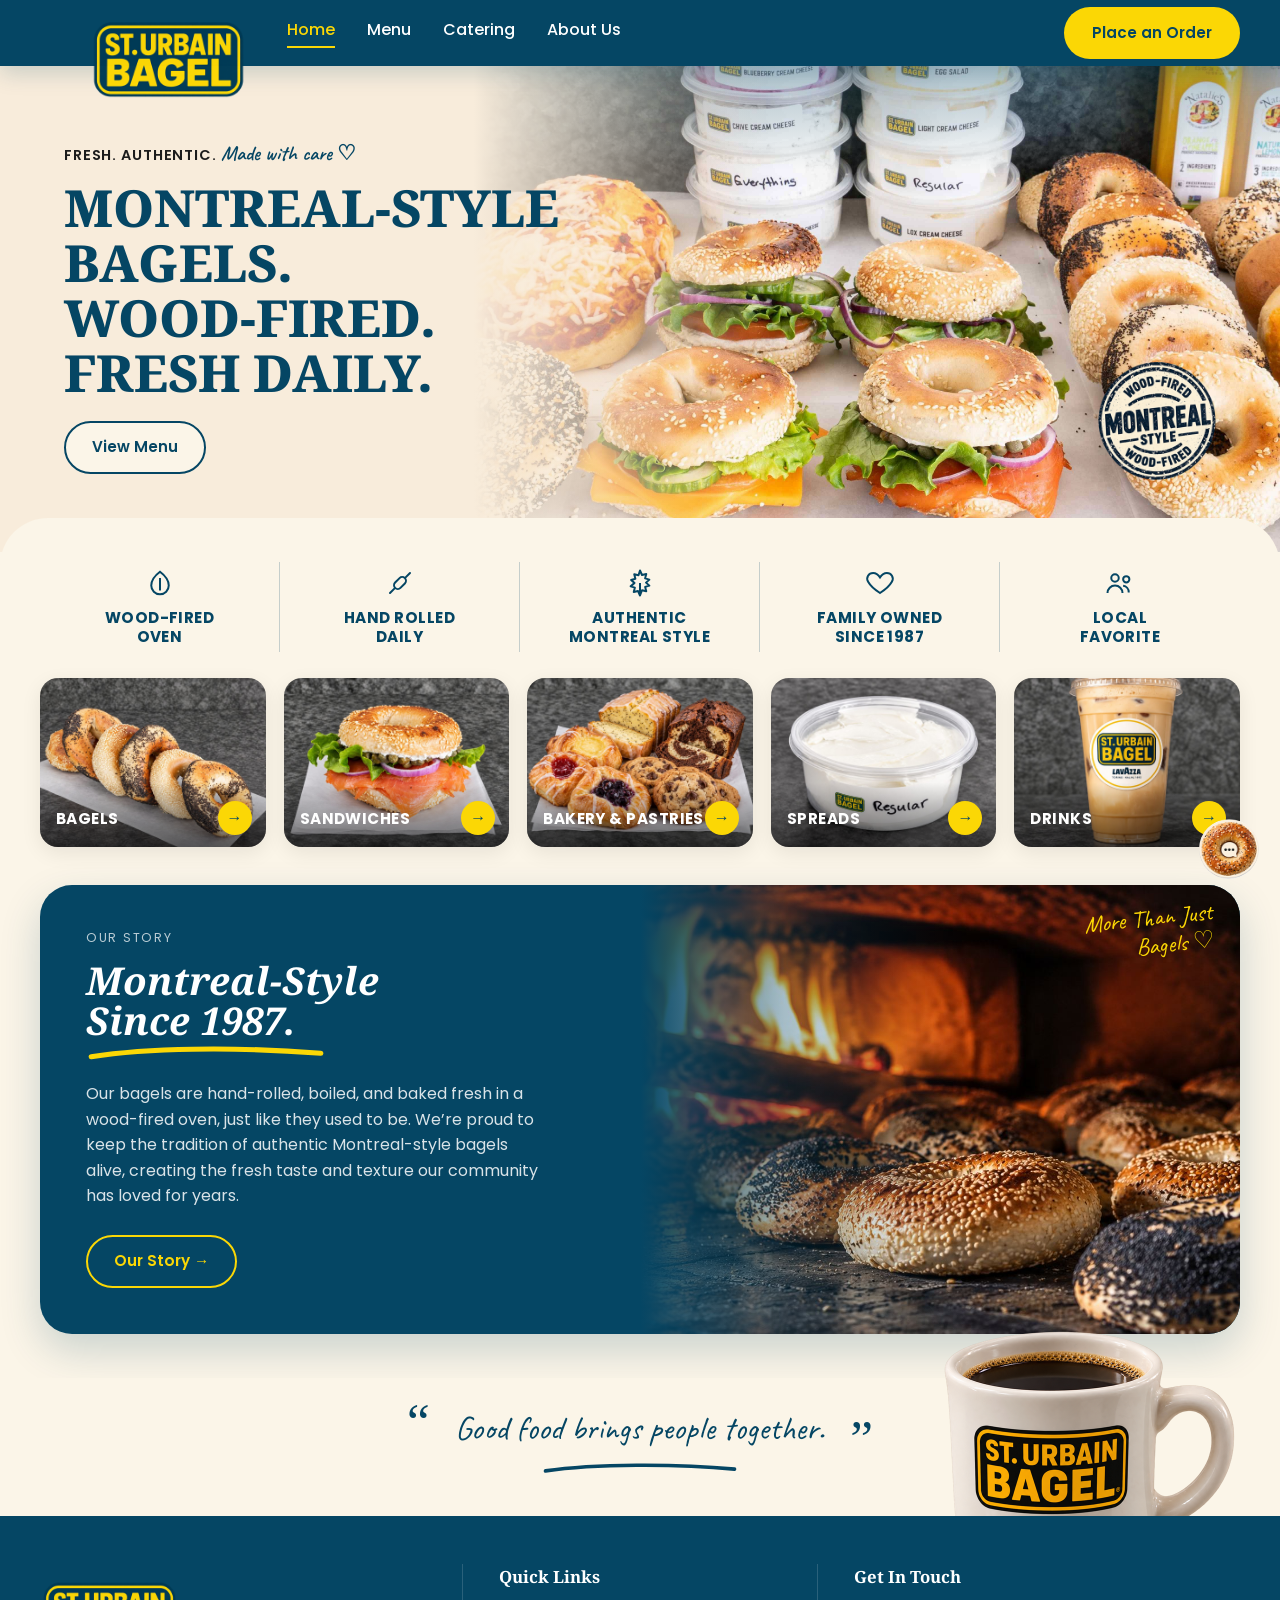
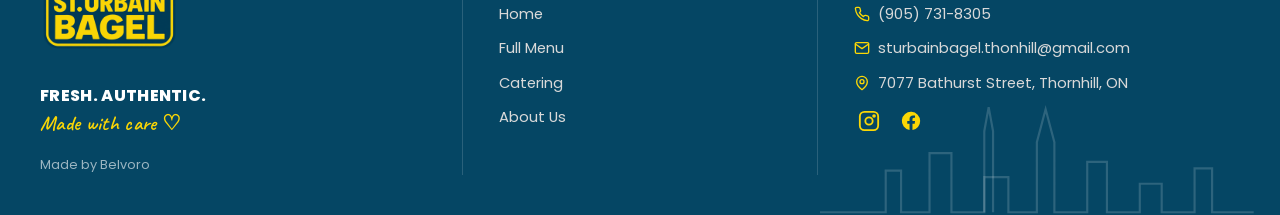
==== index.html @ 7a7b0bc2 "Initial commit: St. Urbain Bagel website Static site with home, menu, catering, about and order/cont" ====
<!DOCTYPE html>
<html lang="en">
<head>
<meta charset="UTF-8">
<meta name="viewport" content="width=device-width, initial-scale=1.0">
<title>St. Urbain Bagel — Montreal-Style Bagels</title>
<meta name="description" content="Hand-rolled, wood-fired Montreal-style bagels made fresh daily. Fresh ingredients, local favourite since 1987.">
<link rel="stylesheet" href="css/styles.css">
</head>
<body>

<header class="site-header transparent-header">
  <div class="wrap">
    <a class="logo" href="index.html"><img src="images/site-logo.png" alt="St. Urbain Bagel"></a>
    <input type="checkbox" id="nav-toggle" class="nav-toggle">
    <label for="nav-toggle" class="nav-toggle-label">&#9776;</label>
    <nav class="main-nav">
      <a href="index.html" class="active">Home</a>
      <a href="menu.html">Menu</a>
      <a href="catering.html">Catering</a>
      <a href="about.html">About Us</a>
    </nav>
    <a class="btn btn-solid header-cta" href="contact.html">Place an Order</a>
  </div>
</header>

<section class="hero">
  <div class="hero-bg">
    <img src="images/header.jpeg" alt="Fresh Montreal-style bagel sandwiches and cream cheese">
  </div>
  <div class="hero-fade"></div>
  <div class="wrap">
    <div class="hero-copy">
      <p class="hero-eyebrow">FRESH. AUTHENTIC. <span class="script">Made with care &#9825;</span></p>
      <h1>Montreal-Style<br>Bagels.<br>Wood-Fired.<br>Fresh Daily.</h1>
      <div class="hero-actions">
        <a class="btn btn-outline" href="menu.html">View Menu</a>
      </div>
    </div>
  </div>
  <img class="patch" src="images/patch-badge.png" alt="Wood-fired Montreal style">
</section>

<section class="features">
  <div class="wrap">
    <ul>
      <li>
        <svg viewBox="0 0 24 24" fill="none" stroke="currentColor" stroke-width="1.6"><path d="M12 3c-4 3-7 7-7 11a7 7 0 0 0 14 0c0-4-3-8-7-11z"/><path d="M12 8v10"/></svg>
        <span>Wood-Fired<br>Oven</span>
      </li>
      <li>
        <svg viewBox="0 0 24 24" fill="none" stroke="currentColor" stroke-width="1.6" stroke-linecap="round"><rect x="6.5" y="9" width="11" height="6" rx="3" transform="rotate(-45 12 12)"/><path d="M4 20l3.5-3.5M20 4l-3.5 3.5"/></svg>
        <span>Hand Rolled<br>Daily</span>
      </li>
      <li>
        <svg viewBox="0 0 24 24" fill="none" stroke="currentColor" stroke-width="1.6" stroke-linejoin="round"><path d="M12 2l1.6 3.6L17 4.8l-.9 3.5 3.4 1-2.7 2.4 2.7 2.4-3.4 1 .9 3.5-3.4-.8L12 22l-1.6-3.6-3.4.8.9-3.5-3.4-1L7.6 12 4.9 9.6l3.4-1L7.4 5l3.4.8z"/><path d="M12 12v10"/></svg>
        <span>Authentic<br>Montreal Style</span>
      </li>
      <li>
        <svg viewBox="0 0 24 24" fill="none" stroke="currentColor" stroke-width="1.6"><path d="M12 20s-7-4.5-9.5-9C.5 7.5 3 4 6.5 4 9 4 11 6 12 7.5 13 6 15 4 17.5 4 21 4 23.5 7.5 21.5 11 19 15.5 12 20 12 20z"/></svg>
        <span>Family Owned<br>Since 1987</span>
      </li>
      <li>
        <svg viewBox="0 0 24 24" fill="none" stroke="currentColor" stroke-width="1.6"><circle cx="8" cy="8" r="3"/><circle cx="17" cy="9" r="2.5"/><path d="M2 20c0-3.3 2.7-6 6-6s6 2.7 6 6"/><path d="M14.5 14.2c2.6.3 4.5 2.5 4.5 5.3"/></svg>
        <span>Local<br>Favorite</span>
      </li>
    </ul>
  </div>
</section>

<section class="cat-section">
  <div class="wrap">
    <div class="cat-grid">
      <a class="cat-card" href="menu.html">
        <img src="images/bagels.jpg" alt="Montreal-style bagels">
        <span class="cat-label">Bagels</span>
        <span class="cat-arrow" aria-hidden="true">&rarr;</span>
      </a>
      <a class="cat-card" href="menu.html">
        <img src="images/sandwiches.jpg" alt="Bagel sandwiches">
        <span class="cat-label">Sandwiches</span>
        <span class="cat-arrow" aria-hidden="true">&rarr;</span>
      </a>
      <a class="cat-card" href="menu.html">
        <img src="images/bakery-pastries.jpg" alt="Bakery and pastries">
        <span class="cat-label">Bakery &amp; Pastries</span>
        <span class="cat-arrow" aria-hidden="true">&rarr;</span>
      </a>
      <a class="cat-card" href="menu.html">
        <img src="images/spreads.jpg" alt="Cream cheese spreads">
        <span class="cat-label">Spreads</span>
        <span class="cat-arrow" aria-hidden="true">&rarr;</span>
      </a>
      <a class="cat-card" href="menu.html">
        <img src="images/drinks.jpg" alt="Coffee and drinks">
        <span class="cat-label">Drinks</span>
        <span class="cat-arrow" aria-hidden="true">&rarr;</span>
      </a>
    </div>
  </div>
</section>

<section class="story-wrap">
  <div class="wrap">
    <div class="story-card">
      <div class="story-text">
        <span class="story-eyebrow">Our Story</span>
        <h2>Montreal-Style<br>Since 1987.
          <svg class="swoosh" viewBox="0 0 280 24" fill="none" aria-hidden="true"><path d="M6 16C70 6 170 4 274 12" stroke="var(--yellow)" stroke-width="6" stroke-linecap="round"/></svg>
        </h2>
        <p>Our bagels are hand-rolled, boiled, and baked fresh in a wood-fired oven, just like they used to be. We&rsquo;re proud to keep the tradition of authentic Montreal-style bagels alive, creating the fresh taste and texture our community has loved for years.</p>
        <a class="btn btn-ghost-yellow" href="about.html">Our Story &rarr;</a>
      </div>
      <div class="story-photo">
        <img src="images/wood-fire.jpg" alt="Bagels baking in a wood-fired oven">
        <span class="story-note script">More Than Just<br>Bagels &#9825;</span>
      </div>
    </div>
  </div>
</section>

<div class="quote-band">
  <div class="wrap">
    <blockquote>
      <p>Good food brings people together.</p>
      <svg class="quote-swoosh" viewBox="0 0 220 18" fill="none" aria-hidden="true"><path d="M6 12C60 4 150 4 214 10" stroke="var(--blue)" stroke-width="4" stroke-linecap="round"/></svg>
    </blockquote>
  </div>
  <img class="quote-mug" src="images/coffee-mug.png" alt="St. Urbain Bagel coffee mug">
</div>

<footer class="site-footer">
  <svg class="footer-skyline" viewBox="0 0 420 120" fill="none" aria-hidden="true">
    <path d="M0 118h60v-38h14v38h26V64h20v54h30V86h22v32h26V54l8-30 8 30v64h30V72h18v46h30V92h20v26h30V78h16v40h38" stroke="rgba(255,255,255,0.14)" stroke-width="2"/>
    <path d="M150 118V44l4-22 4 22v74" stroke="rgba(255,255,255,0.14)" stroke-width="2"/>
  </svg>
  <div class="wrap footer-grid">
    <div class="footer-brand">
      <img src="images/site-logo.png" alt="St. Urbain Bagel">
      <p class="footer-tagline">Fresh. Authentic.<span class="script">Made with care &#9825;</span></p>
      <p class="footer-credit">Made by Belvoro</p>
    </div>
    <div class="footer-divider"></div>
    <div class="footer-col">
      <h4>Quick Links</h4>
      <a href="index.html">Home</a>
      <a href="menu.html">Full Menu</a>
      <a href="catering.html">Catering</a>
      <a href="about.html">About Us</a>
    </div>
    <div class="footer-divider"></div>
    <div class="footer-col">
      <h4>Get In Touch</h4>
      <p><svg width="16" height="16" viewBox="0 0 24 24" fill="none" stroke="currentColor" stroke-width="2" stroke-linecap="round" stroke-linejoin="round"><path d="M22 16.92v3a2 2 0 0 1-2.18 2 19.79 19.79 0 0 1-8.63-3.07 19.5 19.5 0 0 1-6-6 19.79 19.79 0 0 1-3.07-8.67A2 2 0 0 1 4.11 2h3a2 2 0 0 1 2 1.72c.127.96.361 1.903.7 2.81a2 2 0 0 1-.45 2.11L8.09 9.91a16 16 0 0 0 6 6l1.27-1.27a2 2 0 0 1 2.11-.45c.907.339 1.85.573 2.81.7A2 2 0 0 1 22 16.92z"/></svg> (905) 731-8305</p>
      <p><svg width="16" height="16" viewBox="0 0 24 24" fill="none" stroke="currentColor" stroke-width="2" stroke-linecap="round" stroke-linejoin="round"><rect x="2" y="4" width="20" height="16" rx="2"/><path d="m22 6-10 7L2 6"/></svg> sturbainbagel.thonhill@gmail.com</p>
      <p><svg width="16" height="16" viewBox="0 0 24 24" fill="none" stroke="currentColor" stroke-width="2" stroke-linecap="round" stroke-linejoin="round"><path d="M20 10c0 6-8 12-8 12s-8-6-8-12a8 8 0 0 1 16 0Z"/><circle cx="12" cy="10" r="3"/></svg> 7077 Bathurst Street, Thornhill, ON</p>
      <div class="footer-social">
        <a href="#" aria-label="Instagram"><svg width="16" height="16" viewBox="0 0 24 24" fill="none" stroke="currentColor" stroke-width="2"><rect x="2" y="2" width="20" height="20" rx="5"/><circle cx="12" cy="12" r="4"/><circle cx="17.5" cy="6.5" r="1"/></svg></a>
        <a href="#" aria-label="Facebook"><svg width="16" height="16" viewBox="0 0 24 24" fill="currentColor"><path d="M22 12a10 10 0 1 0-11.6 9.9v-7H7.9V12h2.5V9.8c0-2.5 1.5-3.9 3.8-3.9 1.1 0 2.2.2 2.2.2v2.4h-1.2c-1.2 0-1.6.8-1.6 1.6V12h2.8l-.4 2.9h-2.4v7A10 10 0 0 0 22 12Z"/></svg></a>
      </div>
    </div>
  </div>
</footer>
<div class="chat-icon-overlay" aria-hidden="true">
  <img src="images/chat-bagel.png" alt="">
</div>

<script>
(function () {
  var header = document.querySelector('.transparent-header');
  if (!header) return;
  function onScroll() {
    if (window.scrollY > 40) header.classList.add('scrolled');
    else header.classList.remove('scrolled');
  }
  window.addEventListener('scroll', onScroll, { passive: true });
  onScroll();
})();
</script>
<script src="https://belvoro-20-production.up.railway.app/widget.js" data-belvoro="wc_f66a1e94575f7c35be412ad0" async></script>
</body>
</html>
---- css/styles.css ----
/* St. Urbain Bagel — shared styles */

@import url('https://fonts.googleapis.com/css2?family=Noto+Serif:wght@400;600;700;800&family=Poppins:wght@400;500;600;700;800&family=Caveat:wght@600;700&display=swap');

:root {
  /* titles = Noto Serif; subtext = Canva Sans; featured = Aptos.
     Canva Sans & Aptos aren't web fonts — they render for viewers who have
     them installed, otherwise fall back to Poppins. */
  --font-title: 'Noto Serif', Georgia, serif;
  --font-body: 'Canva Sans', 'Poppins', sans-serif;
  --font-feature: 'Aptos', 'Poppins', sans-serif;
  --cream: #fbf5e8;
  --cream-deep: #f7edde;
  --hero-fade: #f8ecdb;
  --dark: #141b1e;
  --blue: #054664;
  --blue-dark: #03374d;
  --maroon: #8a3220;
  --yellow: #fbd705;
  --yellow-dark: #e6c504;
  --ink: #1c1c1c;
}

* { box-sizing: border-box; }
[hidden] { display: none !important; }
html { scroll-behavior: smooth; }
body {
  margin: 0;
  font-family: var(--font-body);
  color: var(--ink);
  background: var(--cream);
  line-height: 1.5;
  overflow-x: hidden;
}
img { max-width: 100%; display: block; }
a { color: inherit; text-decoration: none; }
h1, h2, h3, h4, h5, h6 { font-family: var(--font-title); }
.featured, .features li, .hero-eyebrow { font-family: var(--font-feature); }
.script { font-family: 'Caveat', cursive; }
.wrap { padding: 0 40px; }

/* Buttons */
.btn {
  display: inline-flex;
  align-items: center;
  gap: 8px;
  padding: 13px 26px;
  border-radius: 999px;
  font-weight: 600;
  font-size: 0.95rem;
  border: 2px solid transparent;
  cursor: pointer;
  white-space: nowrap;
}
.btn-solid { background: var(--yellow); color: var(--blue); }
.btn-solid:hover { background: var(--yellow-dark); }
.btn-outline { border-color: var(--blue); color: var(--blue); background: transparent; }
.btn-outline:hover { background: var(--blue); color: #fff; }
.btn-ghost-yellow { border-color: var(--yellow); color: var(--yellow); background: transparent; }
.btn-ghost-yellow:hover { background: var(--yellow); color: var(--blue); }

/* Header */
.site-header {
  background: var(--blue);
  position: sticky;
  top: 0;
  z-index: 50;
}
.site-header.transparent-header {
  position: fixed;
  top: 0; left: 0; right: 0;
  background: var(--blue);
  box-shadow: 0 8px 22px rgba(5, 70, 100, 0.18);
  transition: box-shadow 0.25s ease;
}
.site-header.transparent-header.scrolled {
  box-shadow: 0 4px 16px rgba(5, 70, 100, 0.28);
}
.site-header .wrap {
  display: flex;
  align-items: center;
  gap: 40px;
  padding-top: 5px;
  padding-bottom: 5px;
}
.logo img { height: 118px; width: auto; margin: -4px 0 -58px 50px; position: relative; z-index: 2; }
.nav-toggle { display: none; }
.nav-toggle-label {
  display: none;
  font-size: 1.8rem;
  cursor: pointer;
  line-height: 1;
}
nav.main-nav { display: flex; gap: 32px; }
nav.main-nav a {
  font-weight: 500;
  color: #fff;
  padding-bottom: 4px;
  border-bottom: 2px solid transparent;
}
nav.main-nav a.active,
nav.main-nav a:hover {
  color: var(--yellow);
  border-bottom-color: var(--yellow);
}
.header-cta { flex-shrink: 0; margin-left: auto; }

/* Hero */
.hero {
  position: relative;
  min-height: 552px;
  display: flex;
  align-items: center;
  overflow: hidden;
  padding-top: 60px;
}
.hero-bg { position: absolute; top: 0; right: 0; bottom: 0; left: 36%; z-index: 0; }
.hero-bg img { width: 100%; height: 100%; object-fit: cover; object-position: center top; }
.hero-fade {
  position: absolute;
  inset: 0;
  z-index: 1;
  background: linear-gradient(to right,
    var(--hero-fade) 0%,
    var(--hero-fade) 37%,
    rgba(248, 236, 219, 0) 60%);
}
/* Top scrim: softens the blue navbar edge against the photo */
.hero::before {
  content: '';
  position: absolute;
  top: 0; right: 0; left: 36%;
  height: 170px;
  z-index: 1;
  background: linear-gradient(to bottom, rgba(5, 70, 100, 0.5), rgba(5, 70, 100, 0));
  pointer-events: none;
}
.hero .wrap {
  position: relative;
  z-index: 2;
  max-width: none;
  margin: 0;
  width: 100%;
  padding-left: clamp(32px, 5vw, 90px);
}
.hero-copy { max-width: 560px; padding: 4px 0; }
.hero-eyebrow {
  font-weight: 600;
  letter-spacing: 0.06em;
  text-transform: uppercase;
  font-size: 0.9rem;
  margin: 0 0 10px;
}
.hero-eyebrow .script { text-transform: none; letter-spacing: 0; color: var(--blue); font-size: 1.3rem; }
.hero h1 {
  font-family: var(--font-title);
  font-size: clamp(2.2rem, 4vw, 3.4rem);
  font-weight: 800;
  line-height: 1.08;
  text-transform: uppercase;
  margin: 0 0 20px;
  overflow-wrap: break-word;
  color: var(--blue);
}
.hero p.lede { font-size: 1.15rem; margin: 0 0 30px; max-width: 40ch; }
.hero-actions { display: flex; gap: 14px; flex-wrap: wrap; }
.hero-actions .btn-outline { background: var(--cream); }
.hero .patch {
  position: absolute;
  right: 58px;
  bottom: 66px;
  z-index: 2;
  width: 130px;
}

/* Features bar */
.features {
  background: var(--cream);
  padding: 44px 0 12px;
  border-radius: 48px 48px 0 0;
  margin-top: -34px;
  position: relative;
  z-index: 3;
}
.cat-section { padding: 14px 0 8px; }

/* Menu page */
.hero-menu { min-height: 430px; }
.hero-menu h1 { text-transform: none; margin-bottom: 14px; }
.hero-menu .lede { color: var(--blue); font-weight: 500; }
.hero-compact { min-height: 400px; }
.hero-compact .lede { margin-bottom: 0; }
.page-order .hero-bg img { object-position: center 85%; }
.page-about .hero-bg img { object-position: 78% center; }
.menu-note {
  font-family: 'Caveat', cursive;
  color: var(--blue);
  font-size: 1.5rem;
  line-height: 1.15;
  margin: 22px 0 0;
  position: relative;
  display: inline-block;
}
.menu-note .heart { color: var(--yellow); font-size: 2rem; margin-left: 6px; }

.menu-filter {
  background: var(--cream);
  border-radius: 48px 48px 0 0;
  margin-top: -34px;
  position: relative;
  z-index: 3;
  padding: 40px 0 14px;
}
.cat-pills { display: flex; flex-wrap: wrap; gap: 14px; justify-content: center; }
.pill {
  display: inline-flex;
  align-items: center;
  gap: 10px;
  padding: 12px 22px;
  border-radius: 999px;
  border: 2px solid var(--blue);
  background: transparent;
  color: var(--blue);
  font-family: var(--font-feature);
  font-weight: 700;
  font-size: 1rem;
  cursor: pointer;
  transition: background-color 0.18s ease, border-color 0.18s ease;
}
.pill svg { width: 22px; height: 22px; }
.pill:hover { background: rgba(5, 70, 100, 0.06); }
.pill.active { background: var(--yellow); border-color: var(--yellow); color: var(--blue); }
.pill.active:hover { background: var(--yellow-dark); }

.menu-divider {
  display: flex;
  align-items: center;
  gap: 20px;
  max-width: 640px;
  margin: 34px auto 0;
}
.menu-divider::before, .menu-divider::after {
  content: '';
  flex: 1;
  height: 2px;
  background: rgba(5, 70, 100, 0.35);
}
.menu-divider span {
  font-family: var(--font-feature);
  text-transform: uppercase;
  letter-spacing: 0.14em;
  font-weight: 700;
  font-size: 0.9rem;
  color: var(--blue);
  white-space: nowrap;
}
.menu-hint { text-align: center; color: var(--blue); margin: 14px 0 0; }
.menu-items { padding-top: 30px; }
.menu-note-text { margin-top: 18px; max-width: 60ch; }

/* Catering platters */
.page-catering .hero-bg img { object-position: center 85%; }
.page-catering .menu-filter { padding-top: 26px; }
.page-catering .menu-divider { margin-top: 0; }
.page-catering .menu-hint { font-size: 0.9rem; margin-top: 8px; }
.page-catering .menu-items { padding-top: 22px; }

.platter {
  display: grid;
  grid-template-columns: 162px 1fr auto;
  column-gap: 16px;
  align-items: stretch;
  background: #fff;
  border-radius: 22px;
  overflow: hidden;
  padding-right: 20px;
  box-shadow: 0 8px 24px rgba(0, 0, 0, 0.06);
  margin-bottom: 14px;
}
.platter-photo { min-height: 150px; background: var(--cream-deep); }
.platter-photo img { width: 100%; height: 100%; object-fit: cover; }
.platter-main { padding: 14px 0 16px; }
.platter-main h3 {
  margin: 0 0 8px;
  font-family: var(--font-body);
  font-size: 1rem;
  font-weight: 700;
  text-transform: uppercase;
  letter-spacing: 0.02em;
  color: var(--ink);
}
.platter-sizes { display: grid; grid-template-columns: 1fr 1fr; gap: 24px; max-width: 600px; }
.platter-size { display: flex; flex-direction: column; align-items: flex-start; }
.platter-size + .platter-size { border-left: 1px solid #e4d8c6; padding-left: 24px; }
.platter-size h4 { margin: 0 0 2px; font-family: var(--font-body); font-size: 1rem; font-weight: 400; color: var(--ink); }
.platter-size h4 span { margin-left: 4px; font-size: 0.8rem; white-space: nowrap; }
.platter-size ul { margin: 0; padding-left: 18px; }
.platter-size li, .platter-size p { margin: 0; font-size: 0.84rem; line-height: 1.5; }
.platter-size > ul, .platter-size > p { margin-bottom: 12px; }
/* margin-top:auto pins both columns' buttons to the same baseline */
.btn-add { margin-top: auto; padding: 7px 16px; font-size: 0.82rem; border-color: var(--blue); color: var(--blue); background: #fff; }
.btn-add:hover { background: var(--blue); color: #fff; }
.flavours-box { background: var(--blue); color: #fff; border-radius: 12px; padding: 12px 18px 14px; align-self: center; }
.flavours-box h4 { margin: 0 0 2px; font-family: var(--font-body); font-size: 1rem; font-weight: 400; color: #fff; }
.flavours-box ul {
  list-style: none;
  margin: 0; padding: 0;
  display: grid;
  grid-template-columns: auto auto;
  justify-content: space-between;
  gap: 2px 18px;
}
.flavours-box li { position: relative; padding-left: 16px; font-size: 0.8rem; font-weight: 500; white-space: nowrap; }
.flavours-box li::before { content: '•'; position: absolute; left: 2px; }
@media (max-width: 900px) {
  .platter { grid-template-columns: 1fr; row-gap: 14px; padding: 0 20px 20px; }
  .platter-photo { height: 200px; margin: 0 -20px; }
  .platter-main { padding: 0; }
  .platter-sizes { grid-template-columns: 1fr; gap: 14px; }
  .platter-size + .platter-size { border-left: 0; padding-left: 0; border-top: 1px solid #e4d8c6; padding-top: 14px; }
}
.features ul {
  list-style: none;
  margin: 0; padding: 0;
  display: grid;
  grid-template-columns: repeat(5, 1fr);
}
.features li {
  display: flex;
  flex-direction: column;
  align-items: center;
  gap: 10px;
  text-align: center;
  padding: 6px 16px;
  font-weight: 700;
  text-transform: uppercase;
  letter-spacing: 0.03em;
  font-size: 0.95rem;
  line-height: 1.25;
  color: var(--blue);
}
.features li:not(:last-child) { border-right: 1px solid rgba(5, 70, 100, 0.22); }
.features svg { flex-shrink: 0; stroke: var(--blue); width: 30px; height: 30px; }
@media (max-width: 760px) {
  .features ul { grid-template-columns: repeat(2, 1fr); gap: 20px 0; }
  .features li:nth-child(2n) { border-right: 0; }
}

/* Menu preview / section */
.section { padding: 64px 0; }
.section-dark {
  background: var(--dark);
  color: #fff;
  border-radius: 48px 48px 0 0;
  margin-top: -34px;
  position: relative;
  z-index: 3;
  overflow: hidden;
}
.section-cream-deep { background: var(--cream-deep); }

.section-head { margin-bottom: 36px; max-width: 46ch; }
.section-head h2 {
  font-size: 2.1rem;
  font-weight: 800;
  text-transform: uppercase;
  margin: 8px 0 10px;
}
.section-head .script { font-size: 1.6rem; color: var(--blue); }

.menu-grid {
  display: grid;
  grid-template-columns: repeat(auto-fit, minmax(220px, 280px));
  gap: 22px;
}
.menu-card {
  background: #fff;
  border-radius: 18px;
  overflow: hidden;
  box-shadow: 0 6px 20px rgba(0,0,0,0.06);
}
.menu-card img { aspect-ratio: 4/3; object-fit: cover; width: 100%; }
.menu-card .body { padding: 14px 16px; }
.menu-card .body h3 { margin: 0 0 4px; font-size: 1.05rem; }
.menu-card .body .price { color: var(--blue); font-weight: 700; }
/* Category cards */
.cat-grid {
  display: grid;
  grid-template-columns: repeat(5, 1fr);
  gap: 18px;
}
.cat-card {
  position: relative;
  display: block;
  border-radius: 18px;
  overflow: hidden;
  aspect-ratio: 4 / 3;
  box-shadow: 0 6px 20px rgba(0,0,0,0.08);
}
.cat-card img { width: 100%; height: 100%; object-fit: cover; }
.cat-card::after {
  content: '';
  position: absolute;
  inset: 0;
  background: linear-gradient(to top, rgba(0,0,0,0.6) 0%, rgba(0,0,0,0) 38%);
}
.cat-label {
  position: absolute;
  left: 16px; bottom: 16px;
  z-index: 2;
  color: #fff;
  font-weight: 700;
  text-transform: uppercase;
  letter-spacing: 0.03em;
  font-size: 0.95rem;
}
.cat-arrow {
  position: absolute;
  right: 14px; bottom: 12px;
  z-index: 2;
  width: 34px; height: 34px;
  border-radius: 50%;
  background: var(--yellow);
  color: var(--blue);
  display: flex; align-items: center; justify-content: center;
  font-weight: 700;
  transition: background-color 0.2s ease;
}
.cat-card:hover .cat-arrow { background: var(--yellow-dark); }
@media (max-width: 900px) { .cat-grid { grid-template-columns: repeat(2, 1fr); } }
@media (max-width: 480px) { .cat-grid { grid-template-columns: 1fr; } }

/* Story card */
.story-wrap { background: var(--cream); padding: 30px 0 44px; }
.story-card {
  position: relative;
  background: var(--blue);
  color: #fff;
  border-radius: 32px;
  overflow: hidden;
  display: grid;
  grid-template-columns: 1fr 1fr;
  box-shadow: 0 16px 40px rgba(5, 70, 100, 0.20);
}
.story-text { padding: 44px 46px 46px; align-self: center; }
.story-eyebrow {
  display: block;
  font-family: var(--font-feature);
  text-transform: uppercase;
  letter-spacing: 0.14em;
  font-size: 0.78rem;
  color: rgba(255, 255, 255, 0.72);
  margin-bottom: 12px;
}
.story-card h2 {
  position: relative;
  font-family: var(--font-title);
  font-style: italic;
  font-size: clamp(1.9rem, 3vw, 2.6rem);
  line-height: 1.05;
  margin: 0 0 18px;
  color: #fff;
}
.story-card h2 .swoosh { display: block; width: 240px; max-width: 72%; height: auto; margin-top: 2px; }
.story-card h2 .swoosh path { stroke: var(--yellow); }
.story-card p { color: rgba(255, 255, 255, 0.85); max-width: 46ch; margin: 0 0 26px; line-height: 1.6; }
.story-photo { position: relative; min-height: 360px; }
.story-photo img { position: absolute; inset: 0; width: 100%; height: 100%; object-fit: cover; }
.story-photo::before {
  content: '';
  position: absolute; inset: 0; z-index: 1;
  background: linear-gradient(to right, var(--blue) 0%, rgba(5, 70, 100, 0.35) 24%, rgba(5, 70, 100, 0) 55%);
}
.story-note {
  position: absolute; top: 20px; right: 26px; z-index: 2;
  color: var(--yellow); font-size: 1.5rem; line-height: 1.15;
  text-align: right; transform: rotate(-6deg);
}

/* Quote band */
.quote-band { background: var(--cream); position: relative; padding: 26px 0 40px; }
.quote-band .wrap { display: flex; justify-content: center; position: relative; }
.quote-band blockquote { margin: 0; max-width: 720px; text-align: center; position: relative; padding: 0 44px; }
.quote-band blockquote p {
  font-family: 'Caveat', cursive;
  font-size: clamp(1.6rem, 2.6vw, 2.1rem);
  color: var(--blue);
  margin: 0;
}
.quote-band blockquote::before,
.quote-band blockquote::after {
  font-family: Georgia, serif; color: var(--blue);
  font-size: 3.2rem; line-height: 0; position: absolute;
}
.quote-band blockquote::before { content: '\201C'; left: -4px; top: 18px; }
.quote-band blockquote::after { content: '\201D'; right: -4px; top: 34px; }
.quote-swoosh { display: block; width: 200px; max-width: 62%; height: auto; margin: 6px auto 0; }
.quote-swoosh path { stroke: var(--blue); }
.quote-mug { position: absolute; right: 3%; bottom: -96px; width: 320px; height: auto; z-index: 1; }

/* Footer */
footer.site-footer { background: var(--blue); color: #fff; padding: 48px 0 40px; position: relative; overflow: hidden; z-index: 2; }
.footer-skyline { position: absolute; right: 0; bottom: 0; width: 460px; max-width: 42%; height: auto; z-index: 0; pointer-events: none; }
.footer-skyline path { stroke: rgba(255, 255, 255, 0.16); fill: none; }
.footer-grid {
  display: grid;
  grid-template-columns: 1.1fr 1px 0.8fr 1px 1.1fr;
  gap: 36px;
  align-items: start;
  position: relative;
  z-index: 1;
}
.footer-credit { margin: 16px 0 0; font-size: 0.8rem; color: rgba(255, 255, 255, 0.6); }
.footer-divider { background: rgba(255,255,255,0.15); align-self: stretch; }
.footer-brand img { height: 104px; margin-bottom: 16px; }
.footer-brand .footer-tagline {
  margin: 0;
  font-weight: 800;
  text-transform: uppercase;
  letter-spacing: 0.02em;
  line-height: 1.5;
}
.footer-brand .footer-tagline .script {
  display: block;
  color: var(--yellow);
  text-transform: none;
  font-weight: 600;
  font-size: 1.3rem;
}
.footer-col h4 { margin: 0 0 14px; font-size: 1.05rem; }
.footer-col a,
.footer-col p {
  display: flex;
  align-items: center;
  gap: 8px;
  color: #d9d9d9;
  font-size: 0.92rem;
  margin: 0 0 12px;
}
.footer-col a:hover { color: var(--yellow); }
.footer-col svg { flex-shrink: 0; color: var(--yellow); }
.footer-social { display: flex; gap: 12px; margin-top: 10px; }
.footer-social a {
  width: 30px;
  height: 30px;
  display: inline-flex;
  align-items: center;
  justify-content: center;
  margin: 0;
  color: var(--yellow);
}
.footer-social a:hover { color: var(--yellow-dark); }
.footer-social svg { color: inherit; width: 22px; height: 22px; }

.menu-groups { display: flex; flex-direction: column; gap: 48px; }
.menu-group:not([hidden]) ~ .menu-group:not([hidden]) { margin-top: 48px; }
.menu-group h2 { font-size: 1.4rem; text-transform: uppercase; border-bottom: 3px solid var(--blue); display: inline-block; padding-bottom: 4px; margin-bottom: 20px; }
.flavour-list { display: flex; flex-wrap: wrap; gap: 10px; padding: 0; list-style: none; margin: 0; }
.flavour-list li {
  background: #fff;
  border: 1px solid var(--cream-deep);
  border-radius: 999px;
  padding: 8px 18px;
  font-weight: 500;
}

/* About */
.about-story { padding: 60px 0 40px; }
.about-story h2 { font-size: clamp(2rem, 3.4vw, 2.8rem); font-weight: 800; color: var(--blue); margin: 0; }

/* Journey: dots sit on each column's left edge, the SVG path joins them (x = 0, 333, 667 of 1000) */
.route-wrap { position: relative; margin-top: 64px; }
.route { list-style: none; margin: 0; padding: 0; display: grid; grid-template-columns: repeat(3, 1fr); }
.route li { position: relative; padding: 88px 48px 0 0; }
.route li::before {
  content: '';
  position: absolute;
  top: 43px; left: -9px;
  width: 18px; height: 18px;
  border-radius: 50%;
  background: var(--yellow);
  box-shadow: 0 0 0 4px var(--cream), 0 0 0 6px var(--blue);
}
.route-line { position: absolute; top: 0; left: 0; width: 100%; height: 60px; overflow: visible; }
.route-line path { fill: none; stroke: var(--blue); stroke-width: 2.5; stroke-dasharray: 1 9; stroke-linecap: round; vector-effect: non-scaling-stroke; }
.route-note { position: absolute; top: -30px; left: 11%; transform: rotate(-5deg); font-size: 1.6rem; color: var(--blue); }
.route h3 { font-size: 1.75rem; font-weight: 800; color: var(--blue); margin: 0; }
.route-when { display: block; font-weight: 600; font-size: 0.95rem; color: var(--maroon); margin-top: 2px; }
.route p { margin: 12px 0 0; max-width: 34ch; line-height: 1.7; }

.about-today {
  display: grid;
  grid-template-columns: minmax(0, 5fr) minmax(0, 7fr);
  gap: 72px;
  align-items: center;
  margin-top: 80px;
}
.about-photo { position: relative; }
.about-photo > img:first-child { width: 100%; aspect-ratio: 1; object-fit: cover; border-radius: 28px; }
.about-patch { position: absolute; right: -30px; bottom: -30px; width: 130px; }
.about-today p {
  font-family: var(--font-title);
  font-size: clamp(1.15rem, 1.7vw, 1.45rem);
  line-height: 1.75;
  color: var(--blue);
  margin: 0;
  max-width: 40ch;
}
.story-text .hero-actions { margin-top: 8px; }

@media (max-width: 860px) {
  .route-wrap { margin-top: 36px; }
  .route-line, .route-note { display: none; }
  .route { grid-template-columns: 1fr; gap: 32px; margin-left: 9px; padding-left: 28px; border-left: 2px dotted var(--blue); }
  .route li { padding: 0; }
  .route li::before { top: 10px; left: -39px; }
  .about-today { grid-template-columns: 1fr; gap: 48px; margin-top: 56px; }
  .about-patch { width: 96px; right: -10px; bottom: -22px; }
}

/* Order page (contact.html) */
.order-section { padding: 44px 0 72px; }
.order-layout {
  display: grid;
  grid-template-columns: minmax(0, 1fr) 340px;
  gap: 32px;
  align-items: start;
  max-width: 1200px;
  margin: 0 auto;
}
.order-card { background: #fff; border-radius: 22px; box-shadow: 0 8px 24px rgba(0, 0, 0, 0.06); padding: 36px 40px 40px; }
.order-step { scroll-margin-top: 110px; }
.step-title { display: flex; align-items: center; gap: 12px; margin: 0 0 6px; font-size: 1.45rem; font-weight: 800; color: var(--blue); }
.step-num {
  flex-shrink: 0;
  display: inline-flex;
  align-items: center;
  justify-content: center;
  width: 34px; height: 34px;
  border-radius: 50%;
  background: var(--yellow);
  color: var(--blue);
  font-family: var(--font-body);
  font-size: 1rem;
  font-weight: 700;
}
.step-hint { margin: 0 0 20px 46px; color: #5b5b5b; font-size: 0.95rem; max-width: 60ch; }

.platter-picker { display: grid; grid-template-columns: repeat(3, minmax(0, 1fr)); gap: 14px; }
.pick {
  position: relative;
  display: flex;
  flex-direction: column;
  border: 2px solid #eee3d2;
  border-radius: 16px;
  overflow: hidden;
  background: #fff;
  cursor: pointer;
}
.pick input { position: absolute; opacity: 0; pointer-events: none; }
.pick-photo { display: block; overflow: hidden; }
.pick-photo img { width: 100%; aspect-ratio: 4 / 3; object-fit: cover; }
.zoom-left img, .zoom-right img { transform: scale(1.85); }
.zoom-left img { transform-origin: 2% 50%; }
.zoom-right img { transform-origin: 98% 50%; }
.pick-body { display: flex; flex-direction: column; gap: 2px; padding: 10px 12px 12px; }
.pick-name { font-weight: 600; font-size: 0.92rem; line-height: 1.3; }
.pick-price { font-weight: 600; font-size: 0.85rem; color: var(--blue); }
.pick:hover { border-color: #d9c7aa; }
.pick:has(input:checked) { border-color: var(--blue); box-shadow: 0 0 0 3px rgba(5, 70, 100, 0.14); }
.pick:has(input:checked)::after {
  content: '\2713';
  position: absolute;
  top: 8px; right: 8px;
  width: 28px; height: 28px;
  border-radius: 50%;
  background: var(--yellow);
  color: var(--blue);
  font-weight: 700;
  display: flex;
  align-items: center;
  justify-content: center;
}
.pick:has(input:focus-visible) { outline: 3px solid var(--blue); outline-offset: 2px; }

.rq-options { display: flex; flex-direction: column; gap: 18px; margin-top: 16px; padding: 20px; border-radius: 16px; background: var(--cream); }
.rq-label { margin: 0 0 8px; font-weight: 600; font-size: 0.9rem; }
.rq-label-hint { margin-left: 6px; font-weight: 400; color: #777; }
.rq-sizes { display: grid; grid-template-columns: repeat(2, minmax(0, 1fr)); gap: 10px; }
.rq-size {
  display: flex;
  align-items: center;
  gap: 12px;
  padding: 12px 14px;
  border: 2px solid #e4d8c6;
  border-radius: 12px;
  background: #fff;
  cursor: pointer;
}
.rq-size input { flex-shrink: 0; width: 18px; height: 18px; margin: 0; accent-color: var(--blue); }
.rq-size span { display: flex; flex-direction: column; line-height: 1.3; }
.rq-size strong { font-size: 0.98rem; }
.rq-size small { font-size: 0.82rem; color: #666; }
.rq-size:has(input:checked) { border-color: var(--blue); }
.rq-cheeses { display: grid; grid-template-columns: repeat(2, minmax(0, 1fr)); gap: 10px; }
.rq-error { margin: 0; color: var(--maroon); font-weight: 600; font-size: 0.9rem; }
.rq-add { justify-content: center; width: 100%; }

.cart { margin-top: 20px; padding: 18px 20px; border: 2px dashed #e4d8c6; border-radius: 16px; }
.cart.has-items { border-style: solid; }
.cart h3 { margin: 0 0 4px; font-size: 1.1rem; color: var(--blue); }
.cart-empty { margin: 0; color: #777; font-size: 0.92rem; }
#cart-list { list-style: none; margin: 0; padding: 0; }
#cart-list li {
  display: grid;
  grid-template-columns: 1fr auto;
  gap: 2px 12px;
  padding: 12px 0;
  border-bottom: 1px solid #efe6d8;
}
#cart-list li > div { grid-row: span 2; display: flex; flex-direction: column; }
#cart-list li > div span { font-size: 0.85rem; color: #555; }
.cart-price { font-weight: 700; text-align: right; }
.cart-remove {
  justify-self: end;
  padding: 0;
  border: 0;
  background: none;
  color: var(--maroon);
  font: inherit;
  font-size: 0.85rem;
  text-decoration: underline;
  cursor: pointer;
}
.cart-total { display: flex; justify-content: space-between; align-items: baseline; margin: 12px 0 0; font-size: 1.1rem; }
.cart-total strong { color: var(--blue); font-size: 1.35rem; }
.request-note { margin: 14px 0 0; padding: 12px 14px; border-left: 4px solid var(--yellow); border-radius: 8px; background: #fff8d6; font-size: 0.92rem; }

.order-form { display: flex; flex-direction: column; gap: 16px; margin-top: 36px; padding-top: 32px; border-top: 1px solid var(--cream-deep); }
.order-form .step-title { margin-bottom: 2px; }
.field-row { display: grid; grid-template-columns: 1fr 1fr; gap: 16px; }
.field { display: flex; flex-direction: column; gap: 6px; }
.field label { font-weight: 600; font-size: 0.9rem; }
.optional { font-weight: 400; color: #777; }
.field input, .field textarea, .rq-cheeses select {
  width: 100%;
  padding: 12px 14px;
  border: 1.5px solid #e4d8c6;
  border-radius: 12px;
  background: #fff;
  color: var(--ink);
  font: inherit;
  font-size: 1rem;
}
.field textarea { min-height: 120px; resize: vertical; }
.field input:focus, .field textarea:focus, .rq-cheeses select:focus {
  outline: none;
  border-color: var(--blue);
  box-shadow: 0 0 0 3px rgba(5, 70, 100, 0.15);
}
.order-submit { justify-content: center; width: 100%; margin-top: 6px; padding: 16px 26px; font-size: 1.05rem; }

.order-info {
  position: sticky;
  top: 96px;
  padding: 30px;
  border-radius: 22px;
  background: var(--blue);
  color: #fff;
  box-shadow: 0 16px 40px rgba(5, 70, 100, 0.2);
}
.order-info h2 { margin: 0 0 2px; font-size: 1.25rem; color: #fff; }
.order-phone { font-family: var(--font-title); font-size: 1.75rem; font-weight: 800; color: var(--yellow); }
.order-phone:hover { color: #fff; }
.order-info dl { display: flex; flex-direction: column; gap: 16px; margin: 22px 0 0; padding-top: 20px; border-top: 1px solid rgba(255, 255, 255, 0.16); }
.order-info dt { font-weight: 600; font-size: 0.85rem; color: var(--yellow); }
.order-info dd { margin: 2px 0 0; color: rgba(255, 255, 255, 0.88); overflow-wrap: anywhere; }
.order-info dd a:hover { color: #fff; text-decoration: underline; }

@media (max-width: 1100px) and (min-width: 961px) {
  .platter-picker { grid-template-columns: repeat(2, minmax(0, 1fr)); }
}
@media (max-width: 960px) {
  .order-layout { grid-template-columns: 1fr; }
  .order-info { position: static; }
}
@media (max-width: 640px) {
  .order-section { padding: 32px 0 56px; }
  .order-card { padding: 24px 18px 28px; border-radius: 18px; }
  .step-title { font-size: 1.3rem; }
  .step-hint { margin-left: 0; }
  .platter-picker { grid-template-columns: repeat(2, minmax(0, 1fr)); gap: 10px; }
  .pick-body { padding: 8px 10px 10px; }
  .pick-name { font-size: 0.86rem; }
  .rq-options { padding: 16px; }
  .field-row { grid-template-columns: 1fr; }
  .order-info { padding: 24px; }
}
@media (max-width: 400px) {
  .rq-sizes { grid-template-columns: 1fr; }
}

/* Catering */
.catering-grid { display: grid; grid-template-columns: repeat(auto-fit, minmax(240px,1fr)); gap: 22px; margin-top: 30px; }
.catering-card { background: #fff; border-radius: 12px; padding: 26px; box-shadow: 0 6px 20px rgba(0,0,0,0.06); }
.catering-card h3 { margin-top: 0; color: var(--blue); }

/* Chat widget icon overlay (visual only — the real widget sits underneath) */
/* ponytail: sized to the widget's launcher (58px circle, 22px from bottom/right in widget.js) — update if the widget moves */
.chat-icon-overlay {
  position: fixed;
  right: 21px;
  bottom: 21px;
  width: 60px;
  height: 60px;
  border-radius: 50%;
  overflow: hidden;
  z-index: 2147483001;
  pointer-events: none;
}
/* the bagel disc is ~62% of the PNG's width, so scale the PNG up until the disc fills the circle */
.chat-icon-overlay img {
  position: absolute;
  left: 50%;
  top: 50%;
  width: 166%;
  max-width: none;
  transform: translate(-50%, -50%);
}

/* Responsive */
@media (max-width: 860px) {
  nav.main-nav {
    position: absolute;
    top: 100%; left: 0; right: 0;
    background: var(--blue);
    flex-direction: column;
    gap: 0;
    padding-top: 22px; /* room for the logo that hangs below the bar */
    border-top: 1px solid rgba(255, 255, 255, 0.12);
    box-shadow: 0 14px 24px rgba(5, 70, 100, 0.25);
    display: none;
  }
  nav.main-nav a,
  nav.main-nav a.active,
  nav.main-nav a:hover { padding: 14px 24px; border-bottom: 1px solid rgba(255, 255, 255, 0.08); }
  .nav-toggle:checked ~ nav.main-nav { display: flex; }
  .site-header .wrap { gap: 12px; }
  .nav-toggle-label { display: block; order: 3; padding: 2px 4px; color: #fff; }
  .header-cta { order: 2; padding: 8px 16px; font-size: 0.85rem; }

  .logo img { height: 64px; margin: 0 0 -26px 0; }
  .hero { min-height: 460px; padding-top: 76px; }
  .hero .wrap { padding-right: 24px; }
  .hero-fade {
    background: linear-gradient(to bottom,
      var(--cream) 0%,
      var(--cream) 38%,
      rgba(253, 246, 234, 0.8) 55%,
      rgba(253, 246, 234, 0.35) 100%);
  }
  .hero-copy { padding: 24px 0; max-width: 100%; }
  .hero h1 { font-size: clamp(2rem, 9vw, 3rem); }
  .hero .patch { width: 90px; right: 16px; bottom: 16px; }

  .menu-preview-layout { grid-template-columns: 1fr; }
  .menu-grid-row { grid-template-columns: repeat(2, 1fr); }
  .features ul { justify-content: flex-start; gap: 22px; }
  .features li { padding: 0; }
  .features li::before { display: none; }
  .story-card { grid-template-columns: 1fr; }
  .story-text { padding: 30px 24px 32px; }
  .story-photo { min-height: 240px; order: -1; }
  .quote-band blockquote { padding: 0 24px; }
  .quote-mug { position: static; display: block; margin: 18px auto 0; width: 120px; }
  .footer-grid { grid-template-columns: 1fr; }
  .footer-divider { display: none; }
}

@media (max-width: 600px) {
  .wrap,
  .hero .wrap { padding-left: 20px; padding-right: 20px; }
}
@media (prefers-reduced-motion: reduce) {
  html { scroll-behavior: auto; }
}
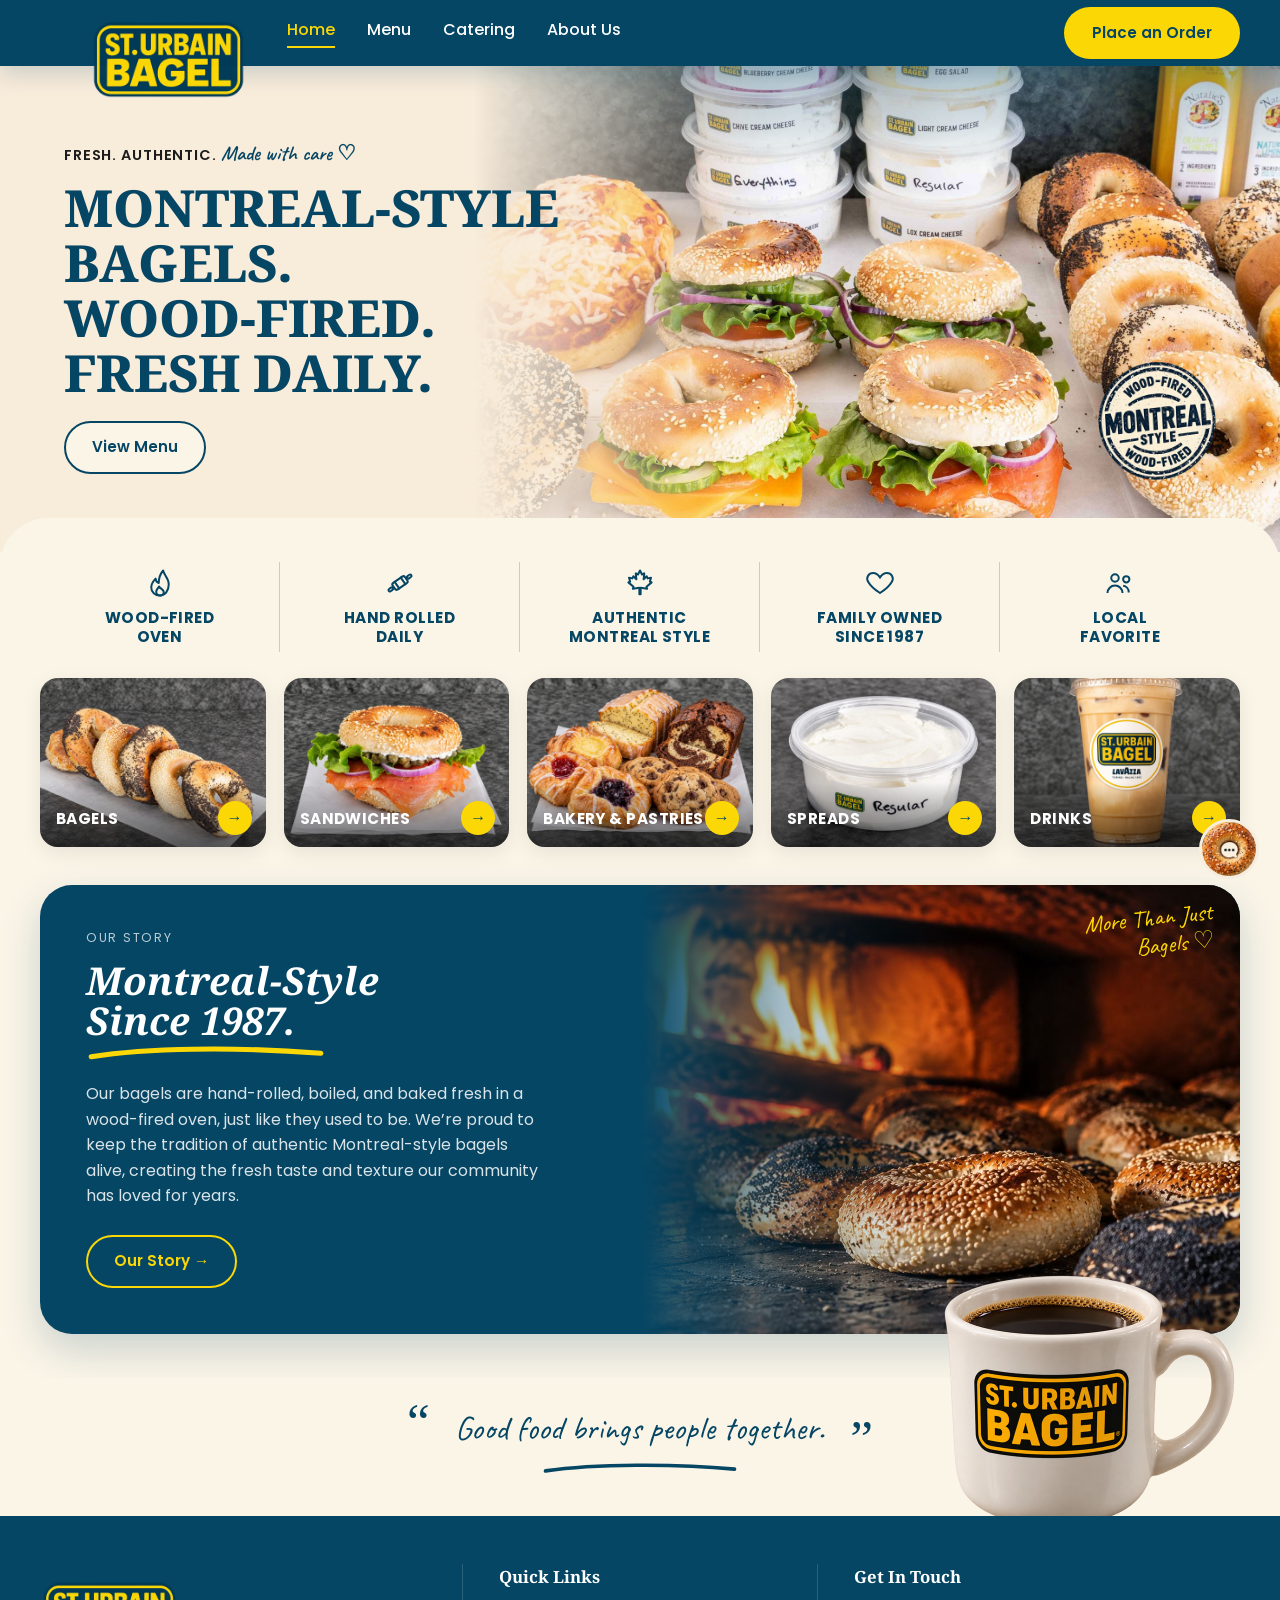
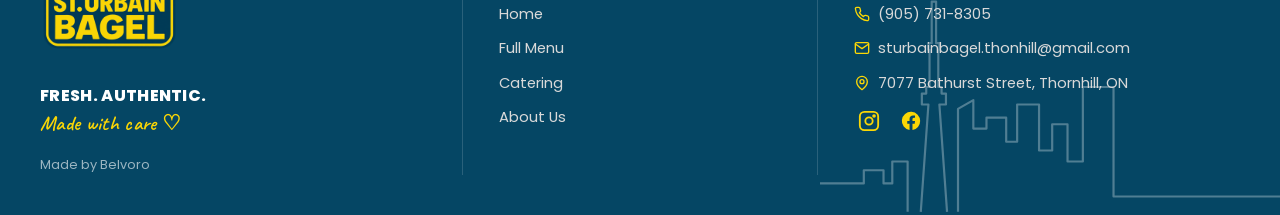
==== commit a9e4a9f3: "Per-platter cream cheese picks, new icons, Toronto skyline footer - Order page: 3 cream cheeses per " ====
--- a/index.html
+++ b/index.html
@@ -45,15 +45,15 @@
   <div class="wrap">
     <ul>
       <li>
-        <svg viewBox="0 0 24 24" fill="none" stroke="currentColor" stroke-width="1.6"><path d="M12 3c-4 3-7 7-7 11a7 7 0 0 0 14 0c0-4-3-8-7-11z"/><path d="M12 8v10"/></svg>
+        <svg viewBox="0 0 24 24" fill="none" stroke="currentColor" stroke-width="1.6" stroke-linejoin="round"><path d="M12 22c-4 0-7-2.7-7-6.5 0-3.2 2-5.3 3.5-7 .2 2 1.2 3.2 2.5 3.5C11 8 12 5 14.5 2c.5 3.5 4.5 6 4.5 11 0 5.4-3 9-7 9z"/><path d="M12 22c-1.7 0-3-1.3-3-3 0-1.8 1.5-2.8 2.2-4.2.8 1.6 3.8 2.4 3.8 4.4 0 1.6-1.3 2.8-3 2.8z"/></svg>
         <span>Wood-Fired<br>Oven</span>
       </li>
       <li>
-        <svg viewBox="0 0 24 24" fill="none" stroke="currentColor" stroke-width="1.6" stroke-linecap="round"><rect x="6.5" y="9" width="11" height="6" rx="3" transform="rotate(-45 12 12)"/><path d="M4 20l3.5-3.5M20 4l-3.5 3.5"/></svg>
+        <svg viewBox="0 0 24 24" fill="none" stroke="currentColor" stroke-width="1.6" stroke-linecap="round"><g transform="rotate(-35 12 12)"><rect x="6" y="8.8" width="12" height="6.4" rx="1.6"/><path d="M9 8.8v6.4M15 8.8v6.4"/><rect x="1" y="10.9" width="4" height="2.2" rx="1.1"/><rect x="19" y="10.9" width="4" height="2.2" rx="1.1"/></g></svg>
         <span>Hand Rolled<br>Daily</span>
       </li>
       <li>
-        <svg viewBox="0 0 24 24" fill="none" stroke="currentColor" stroke-width="1.6" stroke-linejoin="round"><path d="M12 2l1.6 3.6L17 4.8l-.9 3.5 3.4 1-2.7 2.4 2.7 2.4-3.4 1 .9 3.5-3.4-.8L12 22l-1.6-3.6-3.4.8.9-3.5-3.4-1L7.6 12 4.9 9.6l3.4-1L7.4 5l3.4.8z"/><path d="M12 12v10"/></svg>
+        <svg viewBox="0 0 24 24" fill="none" stroke="currentColor" stroke-width="1.6" stroke-linejoin="round"><path d="M12 2l1.6 3.2 1.8-.9-.5 4.7 2.4-2.4.8 1.7 2.7-.5-.9 3 1.4.7-4.1 3.5.5 1.6-5.2-.8V21h-1v-5.2l-5.2.8.5-1.6-4.1-3.5 1.4-.7-.9-3 2.7.5.8-1.7 2.4 2.4-.5-4.7 1.8.9z"/></svg>
         <span>Authentic<br>Montreal Style</span>
       </li>
       <li>
@@ -126,13 +126,14 @@
       <svg class="quote-swoosh" viewBox="0 0 220 18" fill="none" aria-hidden="true"><path d="M6 12C60 4 150 4 214 10" stroke="var(--blue)" stroke-width="4" stroke-linecap="round"/></svg>
     </blockquote>
   </div>
-  <img class="quote-mug" src="images/coffee-mug.png" alt="St. Urbain Bagel coffee mug">
+  <img class="quote-mug mug-up" src="images/coffee-mug.png" alt="St. Urbain Bagel coffee mug">
 </div>
 
 <footer class="site-footer">
-  <svg class="footer-skyline" viewBox="0 0 420 120" fill="none" aria-hidden="true">
-    <path d="M0 118h60v-38h14v38h26V64h20v54h30V86h22v32h26V54l8-30 8 30v64h30V72h18v46h30V92h20v26h30V78h16v40h38" stroke="rgba(255,255,255,0.14)" stroke-width="2"/>
-    <path d="M150 118V44l4-22 4 22v74" stroke="rgba(255,255,255,0.14)" stroke-width="2"/>
+  <svg class="footer-skyline" viewBox="0 0 420 200" fill="none" stroke-width="2" stroke-linejoin="round" aria-hidden="true">
+    <path d="M0 172H40V160H58V172H66V152H80V198"/>
+    <path d="M92 198L99 100H93V90H97V84H100V50H99V44H102V6H106V44H109V50H108V84H111V90H115V100H109L116 198"/>
+    <path d="M126 198V104L140 96V122H152V112H170V134H180V100H200V142H212V118H226V152H240V84H268V184H420"/>
   </svg>
   <div class="wrap footer-grid">
     <div class="footer-brand">
--- a/css/styles.css
+++ b/css/styles.css
@@ -260,6 +260,8 @@
 
 /* Catering platters */
 .page-catering .hero-bg img { object-position: center 85%; }
+/* longer lede pushes the centred title up; nudge it level with the other pages (desktop only) */
+@media (min-width: 861px) { .page-catering .hero-compact { min-height: 470px; } }
 .page-catering .menu-filter { padding-top: 26px; }
 .page-catering .menu-divider { margin-top: 0; }
 .page-catering .menu-hint { font-size: 0.9rem; margin-top: 8px; }
@@ -298,8 +300,31 @@
 .platter-size li, .platter-size p { margin: 0; font-size: 0.84rem; line-height: 1.5; }
 .platter-size > ul, .platter-size > p { margin-bottom: 12px; }
 /* margin-top:auto pins both columns' buttons to the same baseline */
-.btn-add { margin-top: auto; padding: 7px 16px; font-size: 0.82rem; border-color: var(--blue); color: var(--blue); background: #fff; }
-.btn-add:hover { background: var(--blue); color: #fff; }
+.btn-add {
+  margin-top: auto;
+  padding: 10px 20px 10px 12px;
+  font-size: 0.92rem;
+  font-weight: 700;
+  border-color: var(--blue);
+  color: var(--blue);
+  background: var(--yellow);
+  box-shadow: 3px 3px 0 var(--blue);
+  transition: transform 0.12s ease, box-shadow 0.12s ease, background-color 0.12s ease;
+}
+.btn-add::before {
+  content: '+';
+  display: inline-flex;
+  align-items: center;
+  justify-content: center;
+  width: 22px; height: 22px;
+  border-radius: 50%;
+  background: var(--blue);
+  color: var(--yellow);
+  font-size: 1.1rem;
+  line-height: 1;
+}
+.btn-add:hover { background: var(--yellow-dark); transform: translate(-2px, -2px); box-shadow: 5px 5px 0 var(--blue); }
+.btn-add:active { transform: translate(2px, 2px); box-shadow: 1px 1px 0 var(--blue); }
 .flavours-box { background: var(--blue); color: #fff; border-radius: 12px; padding: 12px 18px 14px; align-self: center; }
 .flavours-box h4 { margin: 0 0 2px; font-family: var(--font-body); font-size: 1rem; font-weight: 400; color: #fff; }
 .flavours-box ul {
@@ -318,6 +343,7 @@
   .platter-main { padding: 0; }
   .platter-sizes { grid-template-columns: 1fr; gap: 14px; }
   .platter-size + .platter-size { border-left: 0; padding-left: 0; border-top: 1px solid #e4d8c6; padding-top: 14px; }
+  .btn-add { align-self: stretch; justify-content: center; padding: 13px 20px; font-size: 1rem; }
 }
 .features ul {
   list-style: none;
@@ -342,8 +368,12 @@
 .features li:not(:last-child) { border-right: 1px solid rgba(5, 70, 100, 0.22); }
 .features svg { flex-shrink: 0; stroke: var(--blue); width: 30px; height: 30px; }
 @media (max-width: 760px) {
-  .features ul { grid-template-columns: repeat(2, 1fr); gap: 20px 0; }
+  .features { padding-top: 36px; }
+  .features ul { grid-template-columns: repeat(2, 1fr); gap: 18px 0; }
+  .features li { font-size: 0.82rem; gap: 8px; }
   .features li:nth-child(2n) { border-right: 0; }
+  .features li:last-child { grid-column: 1 / -1; }
+  .features svg { width: 26px; height: 26px; }
 }
 
 /* Menu preview / section */
@@ -427,8 +457,15 @@
   transition: background-color 0.2s ease;
 }
 .cat-card:hover .cat-arrow { background: var(--yellow-dark); }
-@media (max-width: 900px) { .cat-grid { grid-template-columns: repeat(2, 1fr); } }
-@media (max-width: 480px) { .cat-grid { grid-template-columns: 1fr; } }
+@media (max-width: 900px) {
+  .cat-grid { grid-template-columns: repeat(2, 1fr); }
+  .cat-card:last-child { grid-column: 1 / -1; aspect-ratio: 2.2 / 1; }
+}
+@media (max-width: 480px) {
+  .cat-grid { gap: 12px; }
+  .cat-label { left: 12px; bottom: 12px; right: 46px; font-size: 0.8rem; line-height: 1.2; }
+  .cat-arrow { width: 28px; height: 28px; right: 10px; bottom: 10px; }
+}
 
 /* Story card */
 .story-wrap { background: var(--cream); padding: 30px 0 44px; }
@@ -497,11 +534,13 @@
 .quote-swoosh { display: block; width: 200px; max-width: 62%; height: auto; margin: 6px auto 0; }
 .quote-swoosh path { stroke: var(--blue); }
 .quote-mug { position: absolute; right: 3%; bottom: -96px; width: 320px; height: auto; z-index: 1; }
+/* home page: lift the mug further into the story section above */
+.quote-mug.mug-up { bottom: -40px; }
 
 /* Footer */
 footer.site-footer { background: var(--blue); color: #fff; padding: 48px 0 40px; position: relative; overflow: hidden; z-index: 2; }
 .footer-skyline { position: absolute; right: 0; bottom: 0; width: 460px; max-width: 42%; height: auto; z-index: 0; pointer-events: none; }
-.footer-skyline path { stroke: rgba(255, 255, 255, 0.16); fill: none; }
+.footer-skyline path { stroke: rgba(255, 255, 255, 0.3); fill: none; }
 .footer-grid {
   display: grid;
   grid-template-columns: 1.1fr 1px 0.8fr 1px 1.1fr;
@@ -555,12 +594,13 @@
 .menu-groups { display: flex; flex-direction: column; gap: 48px; }
 .menu-group:not([hidden]) ~ .menu-group:not([hidden]) { margin-top: 48px; }
 .menu-group h2 { font-size: 1.4rem; text-transform: uppercase; border-bottom: 3px solid var(--blue); display: inline-block; padding-bottom: 4px; margin-bottom: 20px; }
-.flavour-list { display: flex; flex-wrap: wrap; gap: 10px; padding: 0; list-style: none; margin: 0; }
+.flavour-list { display: flex; flex-wrap: wrap; gap: 6px; padding: 0; list-style: none; margin: 10px 0 0; }
 .flavour-list li {
   background: #fff;
   border: 1px solid var(--cream-deep);
   border-radius: 999px;
-  padding: 8px 18px;
+  padding: 4px 10px;
+  font-size: 0.8rem;
   font-weight: 500;
 }
 
@@ -628,8 +668,9 @@
   max-width: 1200px;
   margin: 0 auto;
 }
-.order-card { background: #fff; border-radius: 22px; box-shadow: 0 8px 24px rgba(0, 0, 0, 0.06); padding: 36px 40px 40px; }
+.order-card { display: flex; flex-direction: column; gap: 22px; background: #fff; border-radius: 22px; box-shadow: 0 8px 24px rgba(0, 0, 0, 0.06); padding: 36px 40px 40px; }
 .order-step { scroll-margin-top: 110px; }
+.order-step + .order-step { padding-top: 30px; border-top: 1px solid var(--cream-deep); }
 .step-title { display: flex; align-items: center; gap: 12px; margin: 0 0 6px; font-size: 1.45rem; font-weight: 800; color: var(--blue); }
 .step-num {
   flex-shrink: 0;
@@ -646,119 +687,132 @@
 }
 .step-hint { margin: 0 0 20px 46px; color: #5b5b5b; font-size: 0.95rem; max-width: 60ch; }
 
-.platter-picker { display: grid; grid-template-columns: repeat(3, minmax(0, 1fr)); gap: 14px; }
-.pick {
-  position: relative;
-  display: flex;
-  flex-direction: column;
+/* Platter list: one card per platter, a +/- stepper per size */
+.order-list { display: grid; grid-template-columns: repeat(auto-fill, minmax(270px, 1fr)); gap: 14px; }
+.order-item {
+  display: grid;
+  grid-template-columns: 64px 1fr;
+  align-items: center;
+  column-gap: 14px;
+  padding: 14px 16px 4px;
   border: 2px solid #eee3d2;
-  border-radius: 16px;
-  overflow: hidden;
-  background: #fff;
-  cursor: pointer;
-}
-.pick input { position: absolute; opacity: 0; pointer-events: none; }
-.pick-photo { display: block; overflow: hidden; }
-.pick-photo img { width: 100%; aspect-ratio: 4 / 3; object-fit: cover; }
+  border-radius: 18px;
+  transition: border-color 0.15s ease, background-color 0.15s ease;
+}
+.order-item.is-on { border-color: var(--blue); background: var(--cream); }
+.order-thumb { width: 64px; height: 64px; border-radius: 14px; overflow: hidden; }
+.order-thumb img { width: 100%; height: 100%; object-fit: cover; }
 .zoom-left img, .zoom-right img { transform: scale(1.85); }
 .zoom-left img { transform-origin: 2% 50%; }
 .zoom-right img { transform-origin: 98% 50%; }
-.pick-body { display: flex; flex-direction: column; gap: 2px; padding: 10px 12px 12px; }
-.pick-name { font-weight: 600; font-size: 0.92rem; line-height: 1.3; }
-.pick-price { font-weight: 600; font-size: 0.85rem; color: var(--blue); }
-.pick:hover { border-color: #d9c7aa; }
-.pick:has(input:checked) { border-color: var(--blue); box-shadow: 0 0 0 3px rgba(5, 70, 100, 0.14); }
-.pick:has(input:checked)::after {
-  content: '\2713';
-  position: absolute;
-  top: 8px; right: 8px;
-  width: 28px; height: 28px;
+.order-name { margin: 0; font-size: 1.05rem; line-height: 1.25; color: var(--blue); }
+.order-size {
+  grid-column: 1 / -1;
+  display: flex;
+  align-items: center;
+  justify-content: space-between;
+  gap: 12px;
+  margin-top: 12px;
+  padding: 10px 0;
+  border-top: 1px dashed #e4d8c6;
+}
+.order-size + .order-size { margin-top: 0; }
+.order-size-label { display: flex; flex-direction: column; line-height: 1.3; }
+.order-size-label strong { font-size: 0.98rem; }
+.order-size-label small { font-size: 0.82rem; color: #6b6b6b; }
+.qty { display: inline-flex; align-items: center; gap: 6px; flex-shrink: 0; }
+.qty button {
+  width: 38px; height: 38px;
   border-radius: 50%;
-  background: var(--yellow);
-  color: var(--blue);
+  border: 2px solid var(--blue);
+  background: #fff;
+  color: var(--blue);
+  font: inherit;
+  font-size: 1.3rem;
   font-weight: 700;
-  display: flex;
-  align-items: center;
-  justify-content: center;
-}
-.pick:has(input:focus-visible) { outline: 3px solid var(--blue); outline-offset: 2px; }
-
-.rq-options { display: flex; flex-direction: column; gap: 18px; margin-top: 16px; padding: 20px; border-radius: 16px; background: var(--cream); }
-.rq-label { margin: 0 0 8px; font-weight: 600; font-size: 0.9rem; }
-.rq-label-hint { margin-left: 6px; font-weight: 400; color: #777; }
-.rq-sizes { display: grid; grid-template-columns: repeat(2, minmax(0, 1fr)); gap: 10px; }
-.rq-size {
-  display: flex;
-  align-items: center;
-  gap: 12px;
-  padding: 12px 14px;
-  border: 2px solid #e4d8c6;
-  border-radius: 12px;
+  line-height: 1;
+  cursor: pointer;
+}
+.qty button.qty-add { background: var(--yellow); border-color: var(--yellow); }
+.qty button.qty-add:hover { background: var(--yellow-dark); border-color: var(--yellow-dark); }
+.qty button:disabled { opacity: 0.3; cursor: default; }
+.qty output { min-width: 22px; text-align: center; font-weight: 700; font-size: 1.05rem; color: var(--blue); }
+
+.cheese-pick { margin: 16px 0 0; padding: 16px 18px 18px; border: 0; border-radius: 18px; background: var(--cream); }
+.cheese-pick legend { float: left; width: 100%; padding: 0; margin: 0 0 10px; font-weight: 700; color: var(--blue); }
+.cheese-pick legend .script { display: block; font-size: 1.3rem; font-weight: 600; line-height: 1.2; }
+.chips { clear: both; display: flex; flex-wrap: wrap; gap: 8px; }
+.chip {
+  position: relative;
+  display: inline-flex;
+  align-items: center;
+  gap: 6px;
+  padding: 8px 16px;
+  border: 2px solid var(--blue);
+  border-radius: 999px;
   background: #fff;
+  color: var(--blue);
+  font-weight: 600;
+  font-size: 0.9rem;
   cursor: pointer;
 }
-.rq-size input { flex-shrink: 0; width: 18px; height: 18px; margin: 0; accent-color: var(--blue); }
-.rq-size span { display: flex; flex-direction: column; line-height: 1.3; }
-.rq-size strong { font-size: 0.98rem; }
-.rq-size small { font-size: 0.82rem; color: #666; }
-.rq-size:has(input:checked) { border-color: var(--blue); }
-.rq-cheeses { display: grid; grid-template-columns: repeat(2, minmax(0, 1fr)); gap: 10px; }
-.rq-error { margin: 0; color: var(--maroon); font-weight: 600; font-size: 0.9rem; }
-.rq-add { justify-content: center; width: 100%; }
-
-.cart { margin-top: 20px; padding: 18px 20px; border: 2px dashed #e4d8c6; border-radius: 16px; }
-.cart.has-items { border-style: solid; }
+.chip input { position: absolute; opacity: 0; pointer-events: none; }
+.chip:has(input:disabled) { opacity: 0.4; cursor: not-allowed; }
+.cheese-group { clear: both; }
+.cheese-group + .cheese-group { margin-top: 14px; padding-top: 14px; border-top: 1px dashed rgba(0,0,0,0.15); }
+.cheese-group-title { display: flex; justify-content: space-between; gap: 8px; margin: 0 0 8px; font-weight: 700; font-size: 0.9rem; }
+.cheese-group-title::after { content: attr(data-count); color: var(--blue); }
+.chip:has(input:checked) { background: var(--yellow); border-color: var(--yellow); }
+.chip:has(input:checked)::before { content: '\2713'; }
+.chip:has(input:focus-visible) { outline: 3px solid var(--blue); outline-offset: 2px; }
+
+/* Fields: cream fill, blue icon, yellow focus ring */
+.order-fields { display: flex; flex-direction: column; gap: 16px; }
+.field-row { display: grid; grid-template-columns: 1fr 1fr; gap: 16px; }
+.field { display: flex; flex-direction: column; gap: 6px; }
+.field label { font-family: var(--font-feature); font-weight: 700; font-size: 0.78rem; letter-spacing: 0.08em; text-transform: uppercase; color: var(--blue); }
+.optional { font-weight: 500; letter-spacing: 0; text-transform: none; color: #8a8173; }
+.field input, .field textarea {
+  width: 100%;
+  min-height: 52px;
+  padding: 13px 16px 13px 46px;
+  border: 2px solid transparent;
+  border-radius: 14px;
+  background: var(--cream) no-repeat 15px 50% / 20px 20px;
+  color: var(--ink);
+  font: inherit;
+  font-size: 1rem;
+  transition: border-color 0.15s ease, background-color 0.15s ease, box-shadow 0.15s ease;
+}
+.field textarea { min-height: 110px; resize: vertical; background-position: 15px 15px; }
+.field input::placeholder, .field textarea::placeholder { color: #a39784; }
+.field input::-webkit-date-and-time-value { text-align: left; }
+.field input:hover, .field textarea:hover { border-color: #eee3d2; }
+.field input:focus, .field textarea:focus {
+  outline: none;
+  border-color: var(--blue);
+  background-color: #fff;
+  box-shadow: 0 0 0 4px rgba(251, 215, 5, 0.55);
+}
+#name { background-image: url("data:image/svg+xml,<svg xmlns='http://www.w3.org/2000/svg' viewBox='0 0 24 24' fill='none' stroke='%23054664' stroke-width='2' stroke-linecap='round'><circle cx='12' cy='8' r='4'/><path d='M4 21a8 8 0 0 1 16 0'/></svg>"); }
+#phone { background-image: url("data:image/svg+xml,<svg xmlns='http://www.w3.org/2000/svg' viewBox='0 0 24 24' fill='none' stroke='%23054664' stroke-width='2' stroke-linecap='round'><rect x='6' y='2' width='12' height='20' rx='2.5'/><path d='M11 18h2'/></svg>"); }
+#email { background-image: url("data:image/svg+xml,<svg xmlns='http://www.w3.org/2000/svg' viewBox='0 0 24 24' fill='none' stroke='%23054664' stroke-width='2' stroke-linejoin='round'><rect x='2' y='4' width='20' height='16' rx='2'/><path d='m22 6-10 7L2 6'/></svg>"); }
+#date { background-image: url("data:image/svg+xml,<svg xmlns='http://www.w3.org/2000/svg' viewBox='0 0 24 24' fill='none' stroke='%23054664' stroke-width='2' stroke-linecap='round'><rect x='3' y='4' width='18' height='18' rx='2'/><path d='M16 2v4M8 2v4M3 10h18'/></svg>"); }
+#time { background-image: url("data:image/svg+xml,<svg xmlns='http://www.w3.org/2000/svg' viewBox='0 0 24 24' fill='none' stroke='%23054664' stroke-width='2' stroke-linecap='round'><circle cx='12' cy='12' r='10'/><path d='M12 6v6l4 2'/></svg>"); }
+/* a bagel for the notes box */
+#message { background-image: url("data:image/svg+xml,<svg xmlns='http://www.w3.org/2000/svg' viewBox='0 0 24 24' fill='none' stroke='%23054664' stroke-width='2'><circle cx='12' cy='12' r='9'/><circle cx='12' cy='12' r='3'/></svg>"); }
+
+.cart { padding: 18px 20px; border: 2px dashed #e4d8c6; border-radius: 18px; }
+.cart.has-items { border-style: solid; border-color: var(--blue); background: var(--cream); }
 .cart h3 { margin: 0 0 4px; font-size: 1.1rem; color: var(--blue); }
 .cart-empty { margin: 0; color: #777; font-size: 0.92rem; }
 #cart-list { list-style: none; margin: 0; padding: 0; }
-#cart-list li {
-  display: grid;
-  grid-template-columns: 1fr auto;
-  gap: 2px 12px;
-  padding: 12px 0;
-  border-bottom: 1px solid #efe6d8;
-}
-#cart-list li > div { grid-row: span 2; display: flex; flex-direction: column; }
-#cart-list li > div span { font-size: 0.85rem; color: #555; }
-.cart-price { font-weight: 700; text-align: right; }
-.cart-remove {
-  justify-self: end;
-  padding: 0;
-  border: 0;
-  background: none;
-  color: var(--maroon);
-  font: inherit;
-  font-size: 0.85rem;
-  text-decoration: underline;
-  cursor: pointer;
-}
-.cart-total { display: flex; justify-content: space-between; align-items: baseline; margin: 12px 0 0; font-size: 1.1rem; }
+#cart-list li { display: flex; justify-content: space-between; gap: 12px; padding: 10px 0; border-bottom: 1px solid #efe6d8; }
+#cart-list li span { font-weight: 700; white-space: nowrap; }
+.cart-total { display: flex; justify-content: space-between; align-items: baseline; margin: 12px 0 0; font-size: 1.05rem; }
 .cart-total strong { color: var(--blue); font-size: 1.35rem; }
-.request-note { margin: 14px 0 0; padding: 12px 14px; border-left: 4px solid var(--yellow); border-radius: 8px; background: #fff8d6; font-size: 0.92rem; }
-
-.order-form { display: flex; flex-direction: column; gap: 16px; margin-top: 36px; padding-top: 32px; border-top: 1px solid var(--cream-deep); }
-.order-form .step-title { margin-bottom: 2px; }
-.field-row { display: grid; grid-template-columns: 1fr 1fr; gap: 16px; }
-.field { display: flex; flex-direction: column; gap: 6px; }
-.field label { font-weight: 600; font-size: 0.9rem; }
-.optional { font-weight: 400; color: #777; }
-.field input, .field textarea, .rq-cheeses select {
-  width: 100%;
-  padding: 12px 14px;
-  border: 1.5px solid #e4d8c6;
-  border-radius: 12px;
-  background: #fff;
-  color: var(--ink);
-  font: inherit;
-  font-size: 1rem;
-}
-.field textarea { min-height: 120px; resize: vertical; }
-.field input:focus, .field textarea:focus, .rq-cheeses select:focus {
-  outline: none;
-  border-color: var(--blue);
-  box-shadow: 0 0 0 3px rgba(5, 70, 100, 0.15);
-}
-.order-submit { justify-content: center; width: 100%; margin-top: 6px; padding: 16px 26px; font-size: 1.05rem; }
+.order-submit { justify-content: center; width: 100%; padding: 16px 26px; font-size: 1.05rem; }
+.request-note { margin: -8px 0 0; text-align: center; color: #6b6b6b; font-size: 0.88rem; }
 
 .order-info {
   position: sticky;
@@ -777,27 +831,18 @@
 .order-info dd { margin: 2px 0 0; color: rgba(255, 255, 255, 0.88); overflow-wrap: anywhere; }
 .order-info dd a:hover { color: #fff; text-decoration: underline; }
 
-@media (max-width: 1100px) and (min-width: 961px) {
-  .platter-picker { grid-template-columns: repeat(2, minmax(0, 1fr)); }
-}
 @media (max-width: 960px) {
   .order-layout { grid-template-columns: 1fr; }
   .order-info { position: static; }
 }
 @media (max-width: 640px) {
-  .order-section { padding: 32px 0 56px; }
-  .order-card { padding: 24px 18px 28px; border-radius: 18px; }
+  .order-section { padding: 30px 0 48px; }
+  .order-card { padding: 24px 16px 26px; border-radius: 18px; }
   .step-title { font-size: 1.3rem; }
   .step-hint { margin-left: 0; }
-  .platter-picker { grid-template-columns: repeat(2, minmax(0, 1fr)); gap: 10px; }
-  .pick-body { padding: 8px 10px 10px; }
-  .pick-name { font-size: 0.86rem; }
-  .rq-options { padding: 16px; }
+  .order-item { padding: 12px 14px 2px; }
   .field-row { grid-template-columns: 1fr; }
   .order-info { padding: 24px; }
-}
-@media (max-width: 400px) {
-  .rq-sizes { grid-template-columns: 1fr; }
 }
 
 /* Catering */
@@ -814,16 +859,18 @@
   width: 60px;
   height: 60px;
   border-radius: 50%;
+  border: 3px solid var(--cream-deep);
   overflow: hidden;
   z-index: 2147483001;
   pointer-events: none;
 }
-/* the bagel disc is ~62% of the PNG's width, so scale the PNG up until the disc fills the circle */
+/* the bagel is ~55% of the PNG's width: 190% slightly overfills the inner circle, cropping the PNG's
+   uneven cream rim so the bagel sits dead-center inside the even CSS border above */
 .chat-icon-overlay img {
   position: absolute;
   left: 50%;
   top: 50%;
-  width: 166%;
+  width: 190%;
   max-width: none;
   transform: translate(-50%, -50%);
 }
@@ -850,18 +897,27 @@
   .header-cta { order: 2; padding: 8px 16px; font-size: 0.85rem; }
 
   .logo img { height: 64px; margin: 0 0 -26px 0; }
-  .hero { min-height: 460px; padding-top: 76px; }
+  /* phones: photo becomes a full-width band under the header, copy sits below it on cream */
+  .hero, .hero-menu, .hero-compact { flex-direction: column; align-items: stretch; min-height: 0; padding-top: 50px; }
+  .hero-bg { position: relative; left: 0; height: 250px; }
+  .hero-compact .hero-bg { height: 190px; }
+  .hero-bg img { object-position: center 80%; }
+  .hero-bg::after {
+    content: '';
+    position: absolute;
+    left: 0; right: 0; bottom: 0;
+    height: 40%;
+    background: linear-gradient(to bottom, rgba(251, 245, 232, 0), var(--cream));
+  }
+  .hero::before { left: 0; height: 120px; }
+  .hero-fade { display: none; }
   .hero .wrap { padding-right: 24px; }
-  .hero-fade {
-    background: linear-gradient(to bottom,
-      var(--cream) 0%,
-      var(--cream) 38%,
-      rgba(253, 246, 234, 0.8) 55%,
-      rgba(253, 246, 234, 0.35) 100%);
-  }
-  .hero-copy { padding: 24px 0; max-width: 100%; }
-  .hero h1 { font-size: clamp(2rem, 9vw, 3rem); }
-  .hero .patch { width: 90px; right: 16px; bottom: 16px; }
+  .hero-copy { padding: 4px 0 56px; max-width: 100%; }
+  .hero h1 { font-size: clamp(2rem, 9vw, 3rem); margin-bottom: 18px; }
+  .hero p.lede { font-size: 1.05rem; margin-bottom: 0; }
+  .menu-note { font-size: 1.3rem; margin-top: 14px; }
+  .hero .patch { width: 84px; right: 16px; top: 196px; bottom: auto; }
+  .section { padding: 44px 0; }
 
   .menu-preview-layout { grid-template-columns: 1fr; }
   .menu-grid-row { grid-template-columns: repeat(2, 1fr); }
@@ -872,14 +928,31 @@
   .story-text { padding: 30px 24px 32px; }
   .story-photo { min-height: 240px; order: -1; }
   .quote-band blockquote { padding: 0 24px; }
-  .quote-mug { position: static; display: block; margin: 18px auto 0; width: 120px; }
-  .footer-grid { grid-template-columns: 1fr; }
+  .quote-mug { display: none; }
+  footer.site-footer { padding: 36px 0 30px; }
+  .footer-grid { grid-template-columns: 1fr; gap: 26px; }
   .footer-divider { display: none; }
+  .footer-brand img { height: 84px; margin-bottom: 12px; }
 }
 
 @media (max-width: 600px) {
   .wrap,
   .hero .wrap { padding-left: 20px; padding-right: 20px; }
+
+  /* menu categories: one swipeable row instead of four wrapped rows */
+  .cat-pills { flex-wrap: nowrap; justify-content: flex-start; overflow-x: auto; gap: 8px; margin: 0 -20px; padding: 2px 20px 8px; scrollbar-width: none; }
+  .cat-pills::-webkit-scrollbar { display: none; }
+  .pill { flex-shrink: 0; padding: 9px 16px; font-size: 0.9rem; }
+  .menu-filter { padding-top: 30px; }
+  .menu-divider { margin-top: 22px; }
+  .menu-group h2 { margin-top: 0; }
+  .menu-grid { grid-template-columns: repeat(2, minmax(0, 1fr)); gap: 12px; }
+  .menu-card .body { padding: 10px 12px 12px; }
+  .menu-card .body h3 { font-size: 0.92rem; }
+  /* spreads card: full width, photo beside the flavour list so it doesn't stretch into a tall column */
+  .menu-card:has(.flavour-list) { grid-column: 1 / -1; display: grid; grid-template-columns: 38% 1fr; }
+  .menu-card:has(.flavour-list) img { height: 100%; aspect-ratio: auto; }
+  .flavour-list li { padding: 3px 9px; font-size: 0.75rem; }
 }
 @media (prefers-reduced-motion: reduce) {
   html { scroll-behavior: auto; }
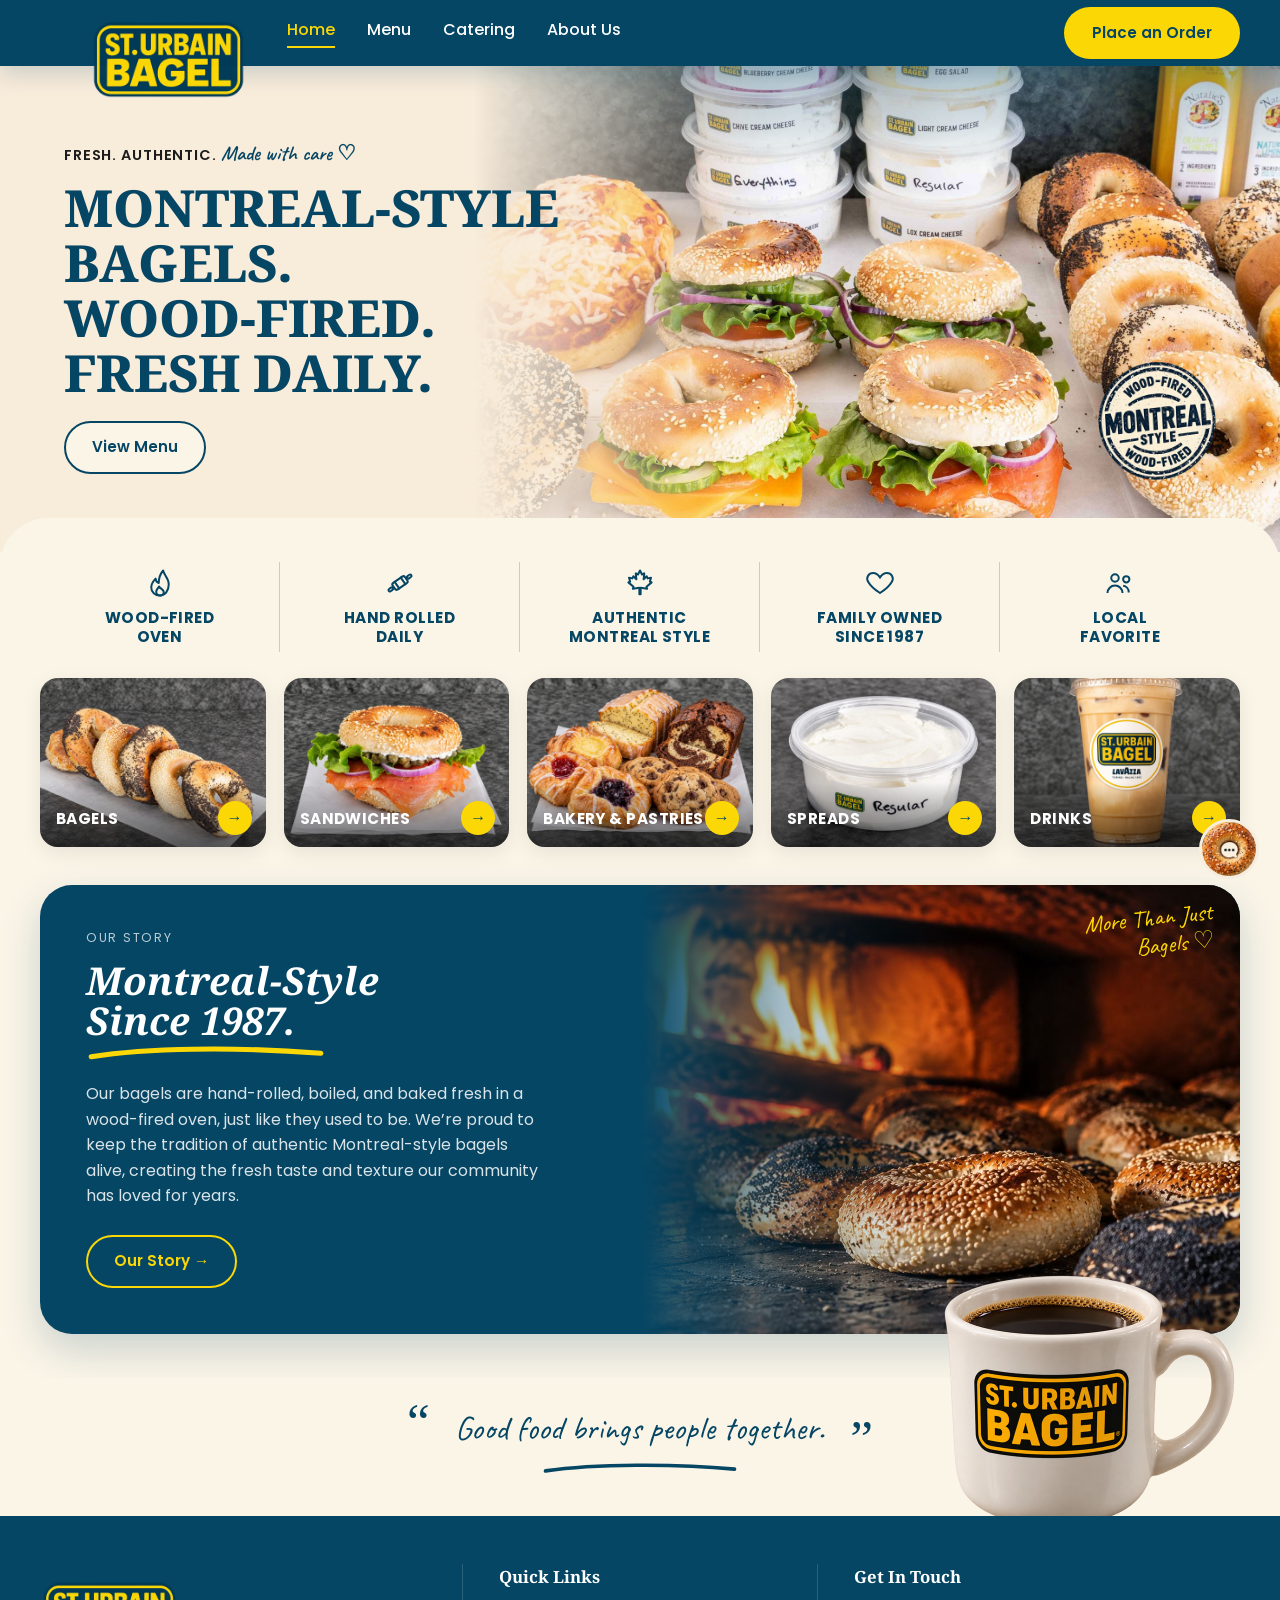
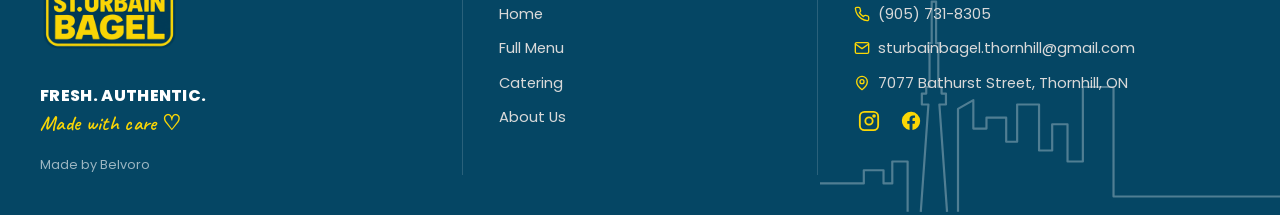
==== commit f66bc289: "Recolor favicon to brand palette; fix email typo (thornhill) Co-Authored-By: Claude Opus 4.8 <norepl" ====
--- a/index.html
+++ b/index.html
@@ -5,6 +5,7 @@
 <meta name="viewport" content="width=device-width, initial-scale=1.0">
 <title>St. Urbain Bagel — Montreal-Style Bagels</title>
 <meta name="description" content="Hand-rolled, wood-fired Montreal-style bagels made fresh daily. Fresh ingredients, local favourite since 1987.">
+<link rel="icon" href="favicon.svg" type="image/svg+xml">
 <link rel="stylesheet" href="css/styles.css">
 </head>
 <body>
@@ -153,7 +154,7 @@
     <div class="footer-col">
       <h4>Get In Touch</h4>
       <p><svg width="16" height="16" viewBox="0 0 24 24" fill="none" stroke="currentColor" stroke-width="2" stroke-linecap="round" stroke-linejoin="round"><path d="M22 16.92v3a2 2 0 0 1-2.18 2 19.79 19.79 0 0 1-8.63-3.07 19.5 19.5 0 0 1-6-6 19.79 19.79 0 0 1-3.07-8.67A2 2 0 0 1 4.11 2h3a2 2 0 0 1 2 1.72c.127.96.361 1.903.7 2.81a2 2 0 0 1-.45 2.11L8.09 9.91a16 16 0 0 0 6 6l1.27-1.27a2 2 0 0 1 2.11-.45c.907.339 1.85.573 2.81.7A2 2 0 0 1 22 16.92z"/></svg> (905) 731-8305</p>
-      <p><svg width="16" height="16" viewBox="0 0 24 24" fill="none" stroke="currentColor" stroke-width="2" stroke-linecap="round" stroke-linejoin="round"><rect x="2" y="4" width="20" height="16" rx="2"/><path d="m22 6-10 7L2 6"/></svg> sturbainbagel.thonhill@gmail.com</p>
+      <p><svg width="16" height="16" viewBox="0 0 24 24" fill="none" stroke="currentColor" stroke-width="2" stroke-linecap="round" stroke-linejoin="round"><rect x="2" y="4" width="20" height="16" rx="2"/><path d="m22 6-10 7L2 6"/></svg> sturbainbagel.thornhill@gmail.com</p>
       <p><svg width="16" height="16" viewBox="0 0 24 24" fill="none" stroke="currentColor" stroke-width="2" stroke-linecap="round" stroke-linejoin="round"><path d="M20 10c0 6-8 12-8 12s-8-6-8-12a8 8 0 0 1 16 0Z"/><circle cx="12" cy="10" r="3"/></svg> 7077 Bathurst Street, Thornhill, ON</p>
       <div class="footer-social">
         <a href="#" aria-label="Instagram"><svg width="16" height="16" viewBox="0 0 24 24" fill="none" stroke="currentColor" stroke-width="2"><rect x="2" y="2" width="20" height="20" rx="5"/><circle cx="12" cy="12" r="4"/><circle cx="17.5" cy="6.5" r="1"/></svg></a>
